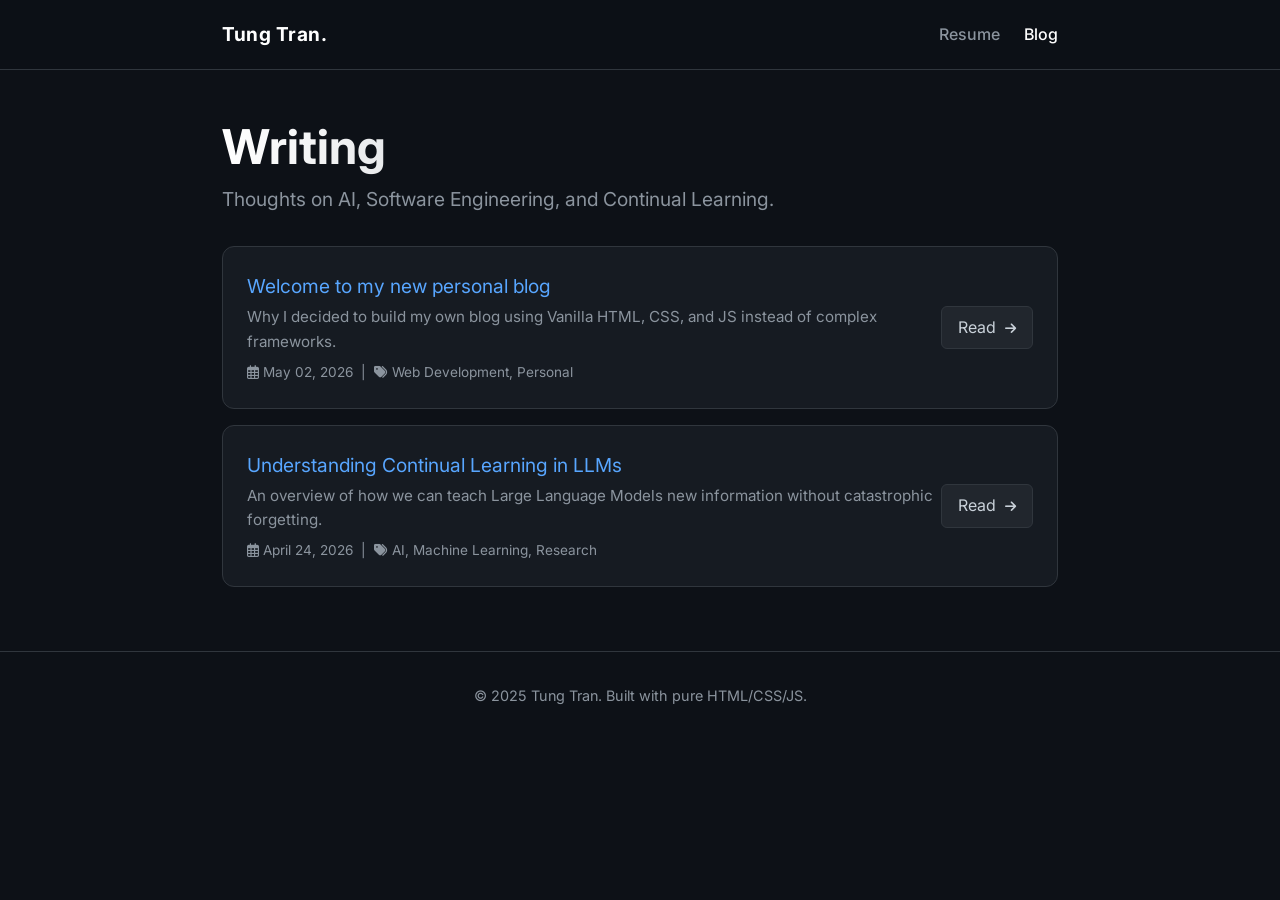
==== blog.html @ ebba2cbe "feat: complete blog and resume using vanilla web tech" ====
<!DOCTYPE html>
<html lang="en">
<head>
  <meta charset="UTF-8" />
  <meta name="viewport" content="width=device-width, initial-scale=1.0"/>
  <title>Blog | Tung Tran</title>
  <link href="https://fonts.googleapis.com/css2?family=Inter:wght@400;500;600;700&display=swap" rel="stylesheet">
  <link rel="stylesheet" href="style.css" />
  <link rel="stylesheet" href="https://cdnjs.cloudflare.com/ajax/libs/font-awesome/6.4.0/css/all.min.css">
</head>
<body>

  <nav class="navbar">
    <div class="nav-content">
      <a href="index.html" class="nav-logo">Tung Tran.</a>
      <ul class="nav-links">
        <li><a href="index.html">Resume</a></li>
        <li><a href="blog.html" class="active">Blog</a></li>
      </ul>
    </div>
  </nav>

  <main>
    <section class="hero" style="margin-bottom: 2rem;">
      <h1>Writing</h1>
      <p>Thoughts on AI, Software Engineering, and Continual Learning.</p>
    </section>

    <section>
      <div class="grid" id="blog-list" style="display: flex; flex-direction: column; gap: 1rem;">
        <!-- Blog posts will be loaded here via blog.js -->
        <p style="color: var(--text-secondary);">Loading posts...</p>
      </div>
    </section>
  </main>

  <footer>
    <p>&copy; 2025 Tung Tran. Built with pure HTML/CSS/JS.</p>
  </footer>

  <script src="blog.js"></script>
</body>
</html>
---- style.css ----
:root {
  --bg-color: #0d1117;
  --surface-color: #161b22;
  --surface-hover: #21262d;
  --text-primary: #c9d1d9;
  --text-secondary: #8b949e;
  --accent-color: #58a6ff;
  --accent-glow: rgba(88, 166, 255, 0.4);
  --border-color: #30363d;
  --nav-height: 70px;
}

* {
  margin: 0;
  padding: 0;
  box-sizing: border-box;
}

body {
  font-family: 'Inter', system-ui, -apple-system, sans-serif;
  background-color: var(--bg-color);
  color: var(--text-primary);
  line-height: 1.6;
  -webkit-font-smoothing: antialiased;
}

/* Typography */
h1, h2, h3, h4 {
  color: #ffffff;
  font-weight: 700;
  line-height: 1.2;
}

a {
  color: var(--accent-color);
  text-decoration: none;
  transition: color 0.2s ease, text-shadow 0.2s ease;
}

a:hover {
  color: #79c0ff;
  text-shadow: 0 0 8px var(--accent-glow);
}

/* Navbar */
.navbar {
  position: fixed;
  top: 0;
  width: 100%;
  height: var(--nav-height);
  background: rgba(13, 17, 23, 0.8);
  backdrop-filter: blur(10px);
  -webkit-backdrop-filter: blur(10px);
  border-bottom: 1px solid var(--border-color);
  display: flex;
  justify-content: center;
  z-index: 1000;
}

.nav-content {
  width: 100%;
  max-width: 900px;
  display: flex;
  justify-content: space-between;
  align-items: center;
  padding: 0 2rem;
}

.nav-logo {
  font-size: 1.2rem;
  font-weight: 700;
  color: #fff;
  letter-spacing: 0.5px;
}

.nav-links {
  display: flex;
  gap: 1.5rem;
  list-style: none;
}

.nav-links a {
  color: var(--text-secondary);
  font-weight: 500;
}

.nav-links a:hover,
.nav-links a.active {
  color: #fff;
}

/* Main Layout */
main {
  max-width: 900px;
  margin: calc(var(--nav-height) + 3rem) auto 4rem;
  padding: 0 2rem;
}

/* Hero Section */
.hero {
  margin-bottom: 4rem;
  animation: fadeInDown 0.8s ease-out;
}

.hero h1 {
  font-size: 3rem;
  margin-bottom: 0.5rem;
  background: linear-gradient(90deg, #fff, #8b949e);
  -webkit-background-clip: text;
  -webkit-text-fill-color: transparent;
}

.hero p {
  font-size: 1.2rem;
  color: var(--text-secondary);
}

.social-links {
  margin-top: 1.5rem;
  display: flex;
  gap: 1rem;
}

.social-links a {
  display: inline-block;
  padding: 0.5rem 1rem;
  background: var(--surface-color);
  border: 1px solid var(--border-color);
  border-radius: 6px;
  color: var(--text-primary);
  font-weight: 500;
  transition: all 0.2s ease;
}

.social-links a:hover {
  background: var(--surface-hover);
  border-color: var(--accent-color);
  transform: translateY(-2px);
  box-shadow: 0 4px 12px rgba(0,0,0,0.5);
}

/* Sections */
section {
  margin-bottom: 4rem;
  animation: fadeInUp 0.8s ease-out backwards;
}

section:nth-child(2) { animation-delay: 0.2s; }
section:nth-child(3) { animation-delay: 0.4s; }
section:nth-child(4) { animation-delay: 0.6s; }

.section-title {
  font-size: 1.8rem;
  margin-bottom: 1.5rem;
  display: flex;
  align-items: center;
  gap: 0.5rem;
}

.section-title::after {
  content: '';
  flex: 1;
  height: 1px;
  background: var(--border-color);
  margin-left: 1rem;
}

/* Skills/Tags */
.skills-container {
  display: flex;
  flex-wrap: wrap;
  gap: 0.8rem;
}

.skill-tag {
  background: var(--surface-color);
  border: 1px solid var(--border-color);
  padding: 0.4rem 1rem;
  border-radius: 20px;
  font-size: 0.9rem;
  transition: all 0.2s;
}

.skill-tag:hover {
  border-color: var(--accent-color);
  color: var(--accent-color);
  background: rgba(88, 166, 255, 0.1);
}

/* Grid Layout for Projects and Posts */
.grid {
  display: grid;
  grid-template-columns: repeat(auto-fill, minmax(300px, 1fr));
  gap: 1.5rem;
}

/* Card Style */
.card {
  background: var(--surface-color);
  border: 1px solid var(--border-color);
  border-radius: 12px;
  padding: 1.5rem;
  transition: all 0.3s ease;
  display: flex;
  flex-direction: column;
}

.card:hover {
  transform: translateY(-4px);
  border-color: var(--accent-color);
  box-shadow: 0 8px 24px rgba(0,0,0,0.4);
}

.card-title {
  font-size: 1.2rem;
  margin-bottom: 0.5rem;
  display: flex;
  align-items: center;
  gap: 0.5rem;
}

.card-desc {
  color: var(--text-secondary);
  font-size: 0.95rem;
  flex: 1;
  margin-bottom: 1rem;
}

.card-footer {
  display: flex;
  justify-content: space-between;
  align-items: center;
  font-size: 0.85rem;
  color: var(--text-secondary);
}

.card-stats {
  display: flex;
  gap: 1rem;
}

.stat {
  display: flex;
  align-items: center;
  gap: 0.3rem;
}

/* Experience List */
.timeline {
  position: relative;
  padding-left: 2rem;
  border-left: 2px solid var(--border-color);
}

.timeline-item {
  position: relative;
  margin-bottom: 2.5rem;
}

.timeline-item::before {
  content: '';
  position: absolute;
  left: -2.35rem;
  top: 0.2rem;
  width: 12px;
  height: 12px;
  border-radius: 50%;
  background: var(--accent-color);
  border: 4px solid var(--bg-color);
}

.timeline-date {
  font-size: 0.85rem;
  color: var(--accent-color);
  margin-bottom: 0.3rem;
  font-weight: 600;
}

.timeline-title {
  font-size: 1.2rem;
  margin-bottom: 0.2rem;
  color: #fff;
}

.timeline-company {
  color: var(--text-secondary);
  font-weight: 500;
  margin-bottom: 0.8rem;
}

.timeline-desc {
  font-size: 0.95rem;
}

/* Footer */
footer {
  text-align: center;
  padding: 2rem;
  border-top: 1px solid var(--border-color);
  color: var(--text-secondary);
  font-size: 0.9rem;
}

/* Animations */
@keyframes fadeInUp {
  from { opacity: 0; transform: translateY(20px); }
  to { opacity: 1; transform: translateY(0); }
}

@keyframes fadeInDown {
  from { opacity: 0; transform: translateY(-20px); }
  to { opacity: 1; transform: translateY(0); }
}

/* Markdown Content Styling */
.markdown-content {
  animation: fadeInUp 0.5s ease-out;
}

.markdown-content h1, 
.markdown-content h2, 
.markdown-content h3 {
  margin-top: 2rem;
  margin-bottom: 1rem;
  padding-bottom: 0.5rem;
}

.markdown-content h1 { font-size: 2.5rem; border-bottom: 1px solid var(--border-color); }
.markdown-content h2 { font-size: 1.8rem; border-bottom: 1px solid var(--border-color); }
.markdown-content h3 { font-size: 1.4rem; }

.markdown-content p {
  margin-bottom: 1.2rem;
  font-size: 1.1rem;
}

.markdown-content a {
  text-decoration: underline;
  text-underline-offset: 4px;
}

.markdown-content ul, 
.markdown-content ol {
  margin-bottom: 1.2rem;
  padding-left: 1.5rem;
  font-size: 1.1rem;
}

.markdown-content li {
  margin-bottom: 0.5rem;
}

.markdown-content pre {
  background: var(--surface-color);
  border: 1px solid var(--border-color);
  padding: 1rem;
  border-radius: 8px;
  overflow-x: auto;
  margin-bottom: 1.5rem;
}

.markdown-content code {
  font-family: 'Fira Code', monospace;
  background: rgba(110, 118, 129, 0.4);
  padding: 0.2em 0.4em;
  border-radius: 4px;
  font-size: 0.9em;
}

.markdown-content pre code {
  background: transparent;
  padding: 0;
  border-radius: 0;
}

.markdown-content blockquote {
  border-left: 4px solid var(--accent-color);
  padding-left: 1rem;
  color: var(--text-secondary);
  font-style: italic;
  margin-bottom: 1.5rem;
}

.markdown-content img {
  max-width: 100%;
  border-radius: 8px;
  margin: 1rem 0;
}

/* Post Header */
.post-header {
  text-align: center;
  margin-bottom: 3rem;
  padding-bottom: 2rem;
  border-bottom: 1px solid var(--border-color);
}

.post-meta {
  color: var(--text-secondary);
  font-size: 0.95rem;
  margin-top: 1rem;
}

.back-link {
  display: inline-flex;
  align-items: center;
  gap: 0.5rem;
  margin-bottom: 2rem;
  color: var(--text-secondary);
}

.back-link:hover {
  color: #fff;
}
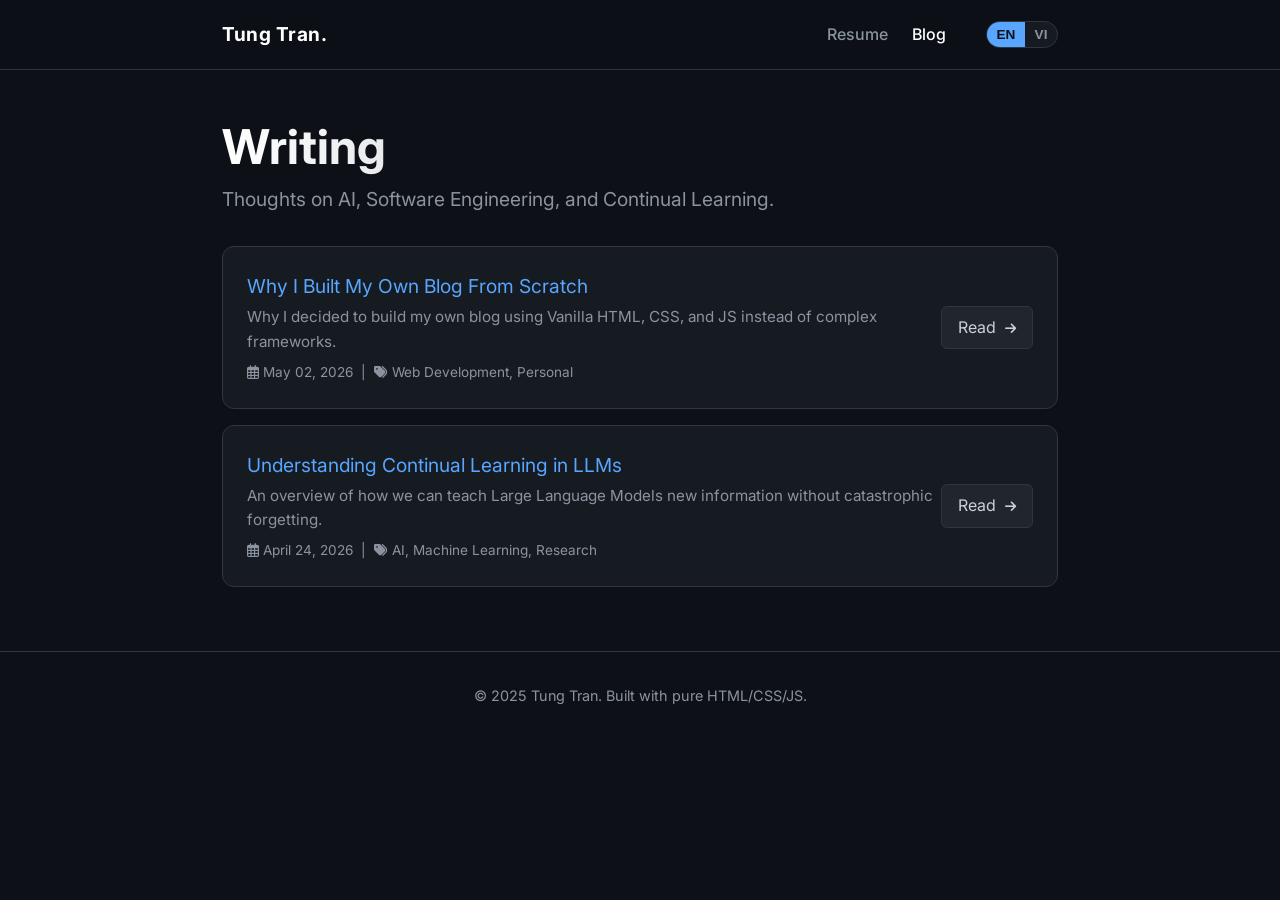
==== commit 5030ca1c: "feat: add bilingual support for EN and VI" ====
--- a/blog.html
+++ b/blog.html
@@ -5,7 +5,7 @@
   <meta name="viewport" content="width=device-width, initial-scale=1.0"/>
   <title>Blog | Tung Tran</title>
   <link href="https://fonts.googleapis.com/css2?family=Inter:wght@400;500;600;700&display=swap" rel="stylesheet">
-  <link rel="stylesheet" href="style.css" />
+  <link rel="stylesheet" href="style.css?v=3" />
   <link rel="stylesheet" href="https://cdnjs.cloudflare.com/ajax/libs/font-awesome/6.4.0/css/all.min.css">
 </head>
 <body>
@@ -13,31 +13,36 @@
   <nav class="navbar">
     <div class="nav-content">
       <a href="index.html" class="nav-logo">Tung Tran.</a>
-      <ul class="nav-links">
-        <li><a href="index.html">Resume</a></li>
-        <li><a href="blog.html" class="active">Blog</a></li>
+      <ul class="nav-links" style="display: flex; align-items: center;">
+        <li><a href="index.html" data-i18n="nav_resume">Resume</a></li>
+        <li><a href="blog.html" class="active" data-i18n="nav_blog">Blog</a></li>
+        <li class="lang-toggle">
+          <button id="btn-en" class="lang-btn">EN</button>
+          <button id="btn-vi" class="lang-btn">VI</button>
+        </li>
       </ul>
     </div>
   </nav>
 
   <main>
     <section class="hero" style="margin-bottom: 2rem;">
-      <h1>Writing</h1>
-      <p>Thoughts on AI, Software Engineering, and Continual Learning.</p>
+      <h1 data-i18n="blog_hero_title">Writing</h1>
+      <p data-i18n="blog_hero_desc">Thoughts on AI, Software Engineering, and Continual Learning.</p>
     </section>
 
     <section>
       <div class="grid" id="blog-list" style="display: flex; flex-direction: column; gap: 1rem;">
         <!-- Blog posts will be loaded here via blog.js -->
-        <p style="color: var(--text-secondary);">Loading posts...</p>
+        <p style="color: var(--text-secondary);" data-i18n="loading_posts">Loading posts...</p>
       </div>
     </section>
   </main>
 
   <footer>
-    <p>&copy; 2025 Tung Tran. Built with pure HTML/CSS/JS.</p>
+    <p data-i18n="footer_text">&copy; 2025 Tung Tran. Built with pure HTML/CSS/JS.</p>
   </footer>
 
-  <script src="blog.js"></script>
+  <script src="i18n.js?v=3"></script>
+  <script src="blog.js?v=3"></script>
 </body>
 </html>
--- a/style.css
+++ b/style.css
@@ -412,3 +412,34 @@
 .back-link:hover {
   color: #fff;
 }
+
+/* Language Toggle */
+.lang-toggle {
+  display: flex;
+  align-items: center;
+  background: var(--surface-color);
+  border: 1px solid var(--border-color);
+  border-radius: 20px;
+  overflow: hidden;
+  margin-left: 1rem;
+}
+
+.lang-btn {
+  background: transparent;
+  border: none;
+  color: var(--text-secondary);
+  padding: 0.3rem 0.6rem;
+  font-size: 0.85rem;
+  font-weight: 600;
+  cursor: pointer;
+  transition: all 0.2s;
+}
+
+.lang-btn:hover {
+  color: #fff;
+}
+
+.lang-btn.active-lang {
+  background: var(--accent-color);
+  color: var(--bg-color);
+}
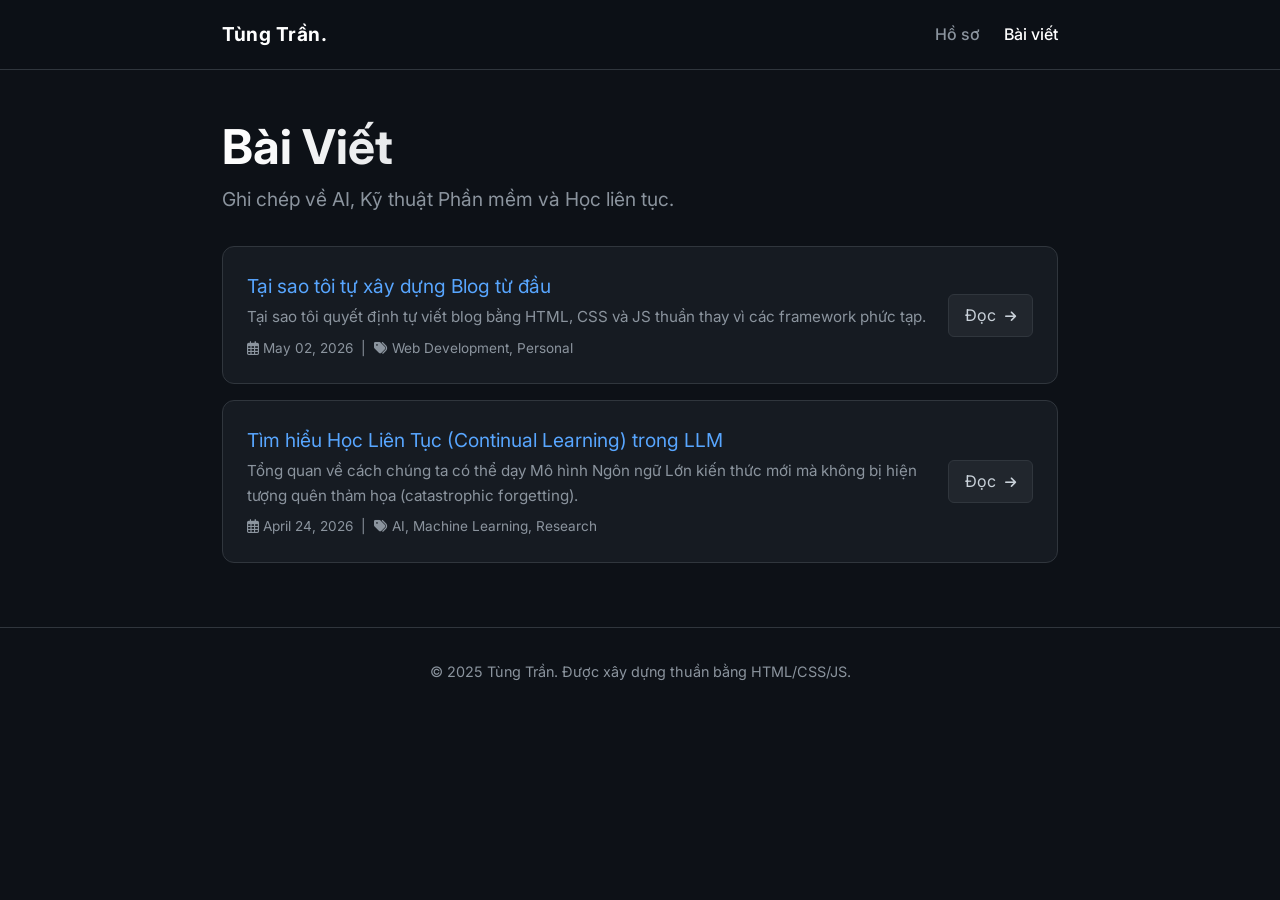
==== commit b8177767: "refactor: revert bilingual feature to pure Vietnamese" ====
--- a/blog.html
+++ b/blog.html
@@ -1,48 +1,43 @@
 <!DOCTYPE html>
-<html lang="en">
+<html lang="vi">
 <head>
   <meta charset="UTF-8" />
   <meta name="viewport" content="width=device-width, initial-scale=1.0"/>
-  <title>Blog | Tung Tran</title>
+  <title>Bài viết | Tùng Trần</title>
   <link href="https://fonts.googleapis.com/css2?family=Inter:wght@400;500;600;700&display=swap" rel="stylesheet">
-  <link rel="stylesheet" href="style.css?v=3" />
+  <link rel="stylesheet" href="style.css?v=4" />
   <link rel="stylesheet" href="https://cdnjs.cloudflare.com/ajax/libs/font-awesome/6.4.0/css/all.min.css">
 </head>
 <body>
 
   <nav class="navbar">
     <div class="nav-content">
-      <a href="index.html" class="nav-logo">Tung Tran.</a>
+      <a href="index.html" class="nav-logo">Tùng Trần.</a>
       <ul class="nav-links" style="display: flex; align-items: center;">
-        <li><a href="index.html" data-i18n="nav_resume">Resume</a></li>
-        <li><a href="blog.html" class="active" data-i18n="nav_blog">Blog</a></li>
-        <li class="lang-toggle">
-          <button id="btn-en" class="lang-btn">EN</button>
-          <button id="btn-vi" class="lang-btn">VI</button>
-        </li>
+        <li><a href="index.html">Hồ sơ</a></li>
+        <li><a href="blog.html" class="active">Bài viết</a></li>
       </ul>
     </div>
   </nav>
 
   <main>
     <section class="hero" style="margin-bottom: 2rem;">
-      <h1 data-i18n="blog_hero_title">Writing</h1>
-      <p data-i18n="blog_hero_desc">Thoughts on AI, Software Engineering, and Continual Learning.</p>
+      <h1>Bài Viết</h1>
+      <p>Ghi chép về AI, Kỹ thuật Phần mềm và Học liên tục.</p>
     </section>
 
     <section>
       <div class="grid" id="blog-list" style="display: flex; flex-direction: column; gap: 1rem;">
         <!-- Blog posts will be loaded here via blog.js -->
-        <p style="color: var(--text-secondary);" data-i18n="loading_posts">Loading posts...</p>
+        <p style="color: var(--text-secondary);">Đang tải bài viết...</p>
       </div>
     </section>
   </main>
 
   <footer>
-    <p data-i18n="footer_text">&copy; 2025 Tung Tran. Built with pure HTML/CSS/JS.</p>
+    <p>&copy; 2025 Tùng Trần. Được xây dựng thuần bằng HTML/CSS/JS.</p>
   </footer>
 
-  <script src="i18n.js?v=3"></script>
-  <script src="blog.js?v=3"></script>
+  <script src="blog.js?v=4"></script>
 </body>
 </html>
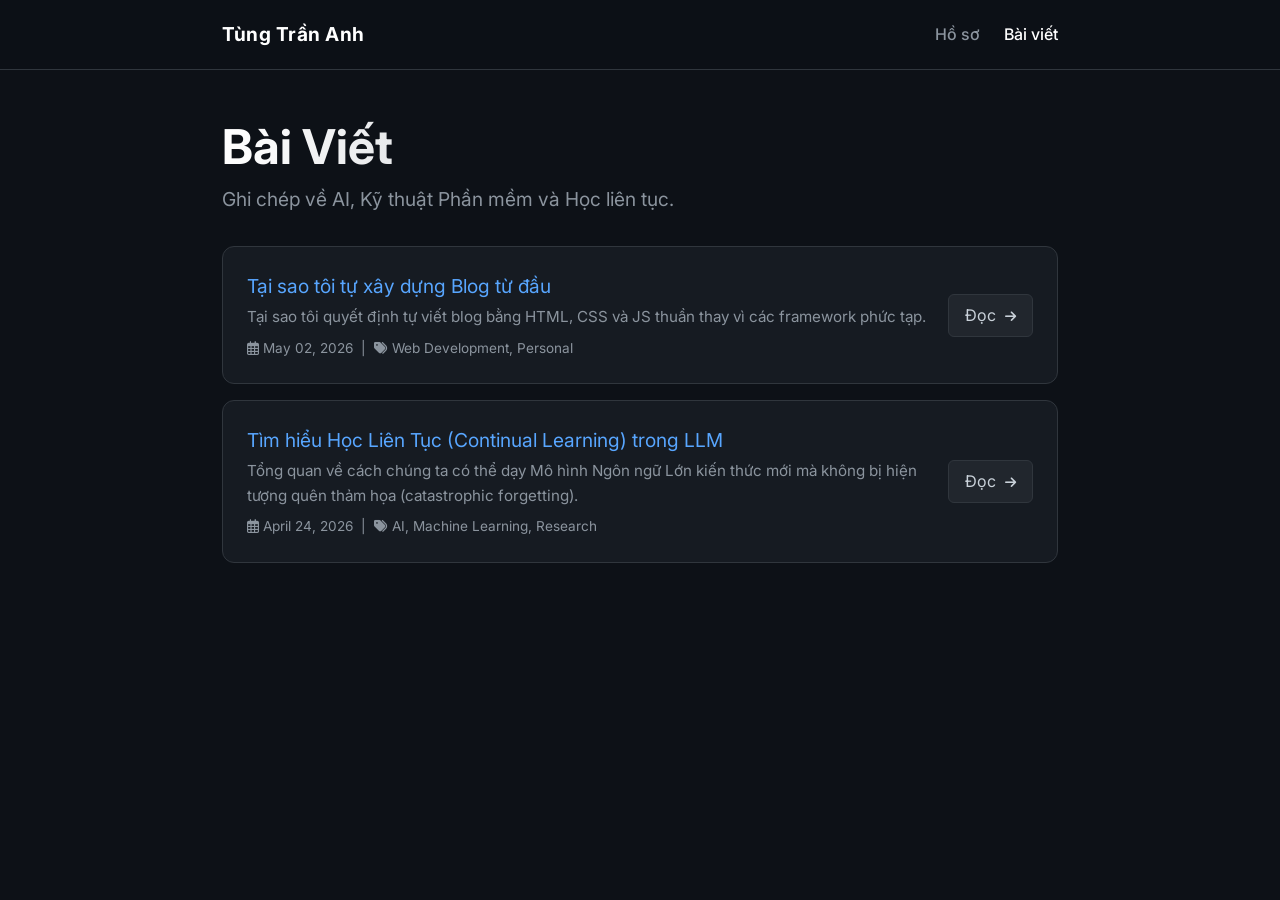
==== commit 029a573d: "chore: sync user manual adjustments" ====
--- a/blog.html
+++ b/blog.html
@@ -1,18 +1,20 @@
 <!DOCTYPE html>
 <html lang="vi">
+
 <head>
   <meta charset="UTF-8" />
-  <meta name="viewport" content="width=device-width, initial-scale=1.0"/>
+  <meta name="viewport" content="width=device-width, initial-scale=1.0" />
   <title>Bài viết | Tùng Trần</title>
   <link href="https://fonts.googleapis.com/css2?family=Inter:wght@400;500;600;700&display=swap" rel="stylesheet">
   <link rel="stylesheet" href="style.css?v=4" />
   <link rel="stylesheet" href="https://cdnjs.cloudflare.com/ajax/libs/font-awesome/6.4.0/css/all.min.css">
 </head>
+
 <body>
 
   <nav class="navbar">
     <div class="nav-content">
-      <a href="index.html" class="nav-logo">Tùng Trần.</a>
+      <a href="index.html" class="nav-logo">Tùng Trần Anh</a>
       <ul class="nav-links" style="display: flex; align-items: center;">
         <li><a href="index.html">Hồ sơ</a></li>
         <li><a href="blog.html" class="active">Bài viết</a></li>
@@ -34,10 +36,11 @@
     </section>
   </main>
 
-  <footer>
+  <!-- <footer>
     <p>&copy; 2025 Tùng Trần. Được xây dựng thuần bằng HTML/CSS/JS.</p>
-  </footer>
+  </footer> -->
 
   <script src="blog.js?v=4"></script>
 </body>
-</html>
+
+</html>
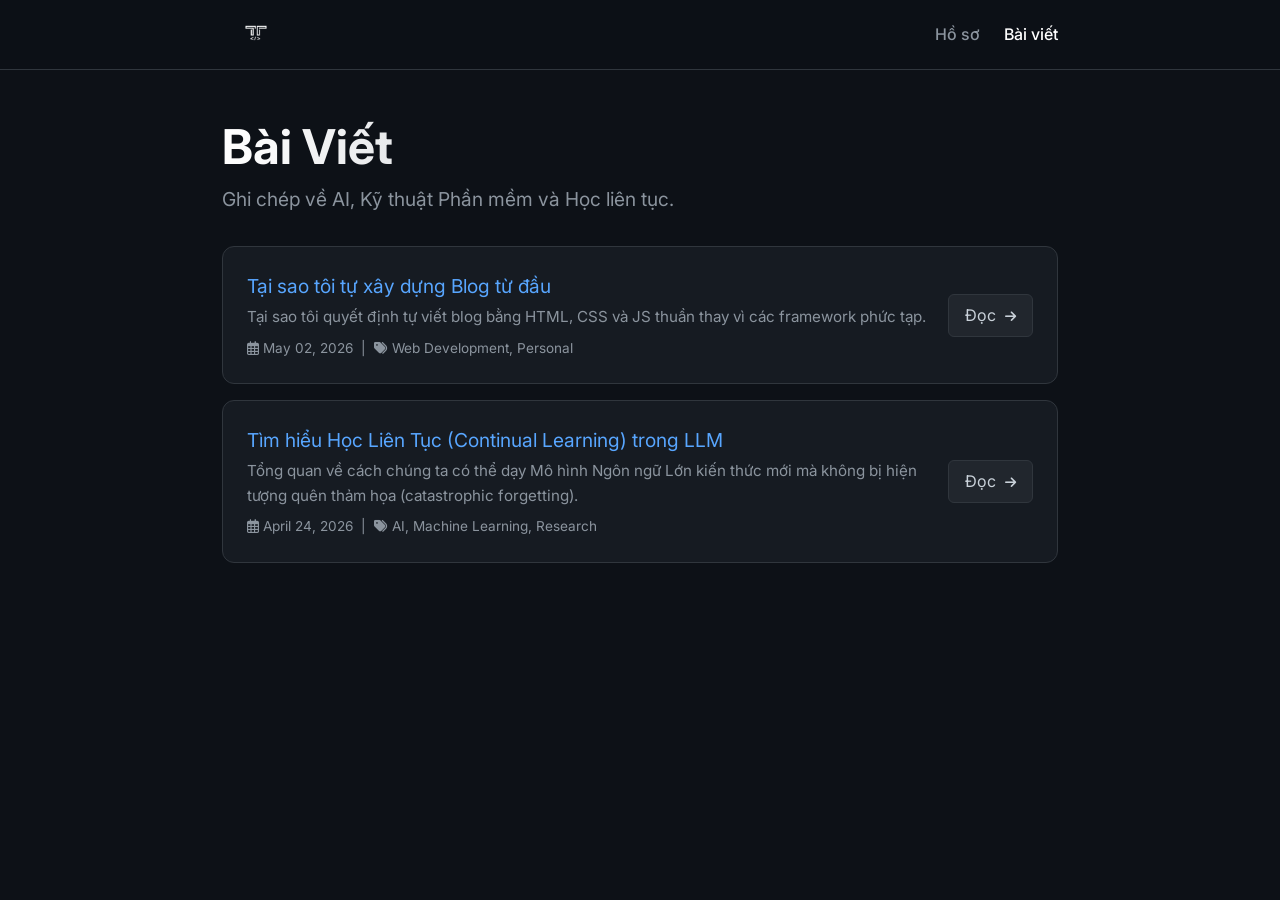
==== commit 9c37cee0: "style: replace text logo with custom image logo" ====
--- a/blog.html
+++ b/blog.html
@@ -14,7 +14,7 @@
 
   <nav class="navbar">
     <div class="nav-content">
-      <a href="index.html" class="nav-logo">Tùng Trần Anh</a>
+      <a href="index.html" class="nav-logo"><img src="assets/logo.png" alt="Tùng Trần Anh" style="height: 45px; width: auto; display: block;"></a>
       <ul class="nav-links" style="display: flex; align-items: center;">
         <li><a href="index.html">Hồ sơ</a></li>
         <li><a href="blog.html" class="active">Bài viết</a></li>
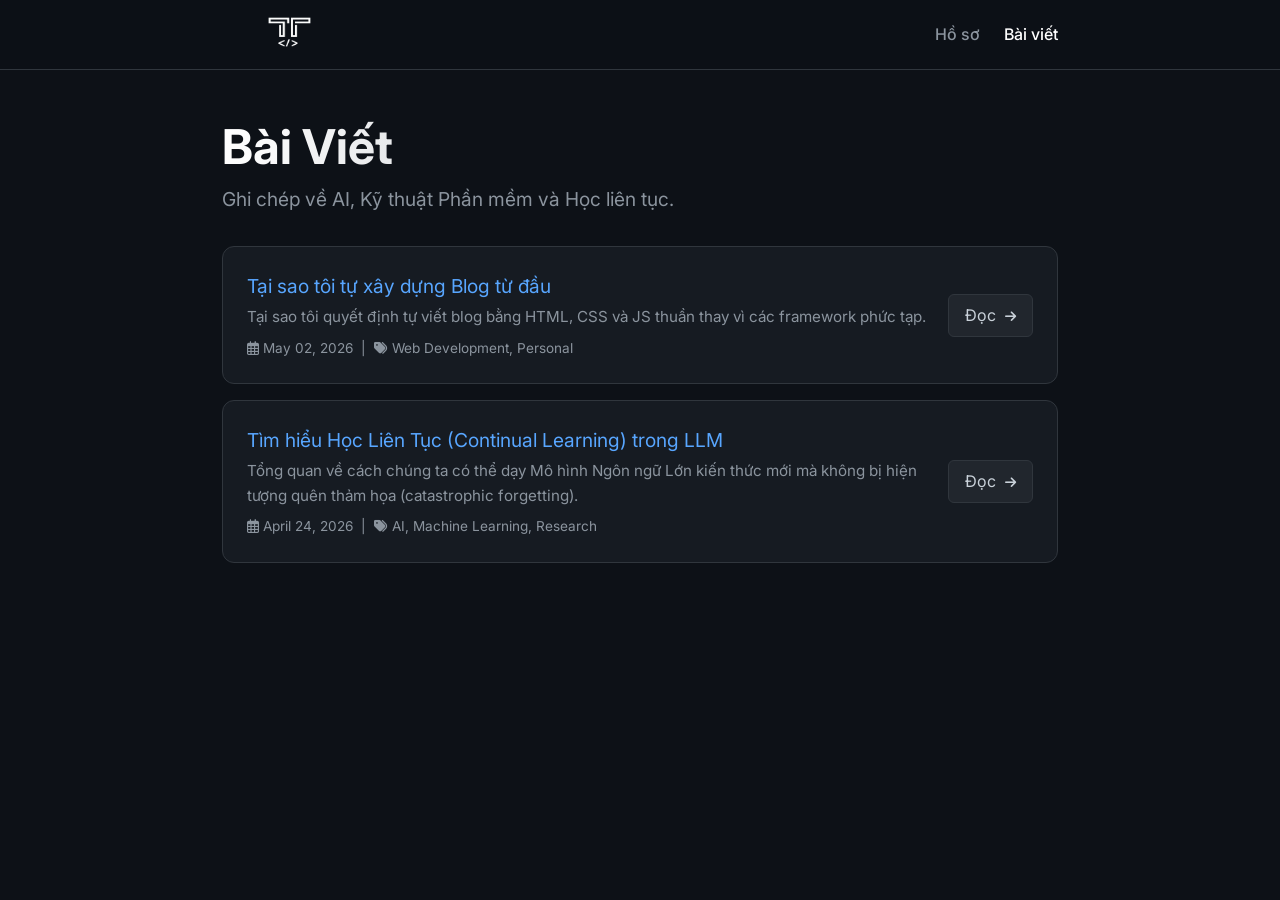
==== commit 49d61fe7: "style: double the size of logo in navbar" ====
--- a/blog.html
+++ b/blog.html
@@ -5,6 +5,7 @@
   <meta charset="UTF-8" />
   <meta name="viewport" content="width=device-width, initial-scale=1.0" />
   <title>Bài viết | Tùng Trần</title>
+  <link rel="icon" type="image/png" href="assets/logo.png">
   <link href="https://fonts.googleapis.com/css2?family=Inter:wght@400;500;600;700&display=swap" rel="stylesheet">
   <link rel="stylesheet" href="style.css?v=4" />
   <link rel="stylesheet" href="https://cdnjs.cloudflare.com/ajax/libs/font-awesome/6.4.0/css/all.min.css">
@@ -14,7 +15,7 @@
 
   <nav class="navbar">
     <div class="nav-content">
-      <a href="index.html" class="nav-logo"><img src="assets/logo.png" alt="Tùng Trần Anh" style="height: 45px; width: auto; display: block;"></a>
+      <a href="index.html" class="nav-logo"><img src="assets/logo.png" alt="Tùng Trần Anh" style="height: 90px; width: auto; display: block;"></a>
       <ul class="nav-links" style="display: flex; align-items: center;">
         <li><a href="index.html">Hồ sơ</a></li>
         <li><a href="blog.html" class="active">Bài viết</a></li>
